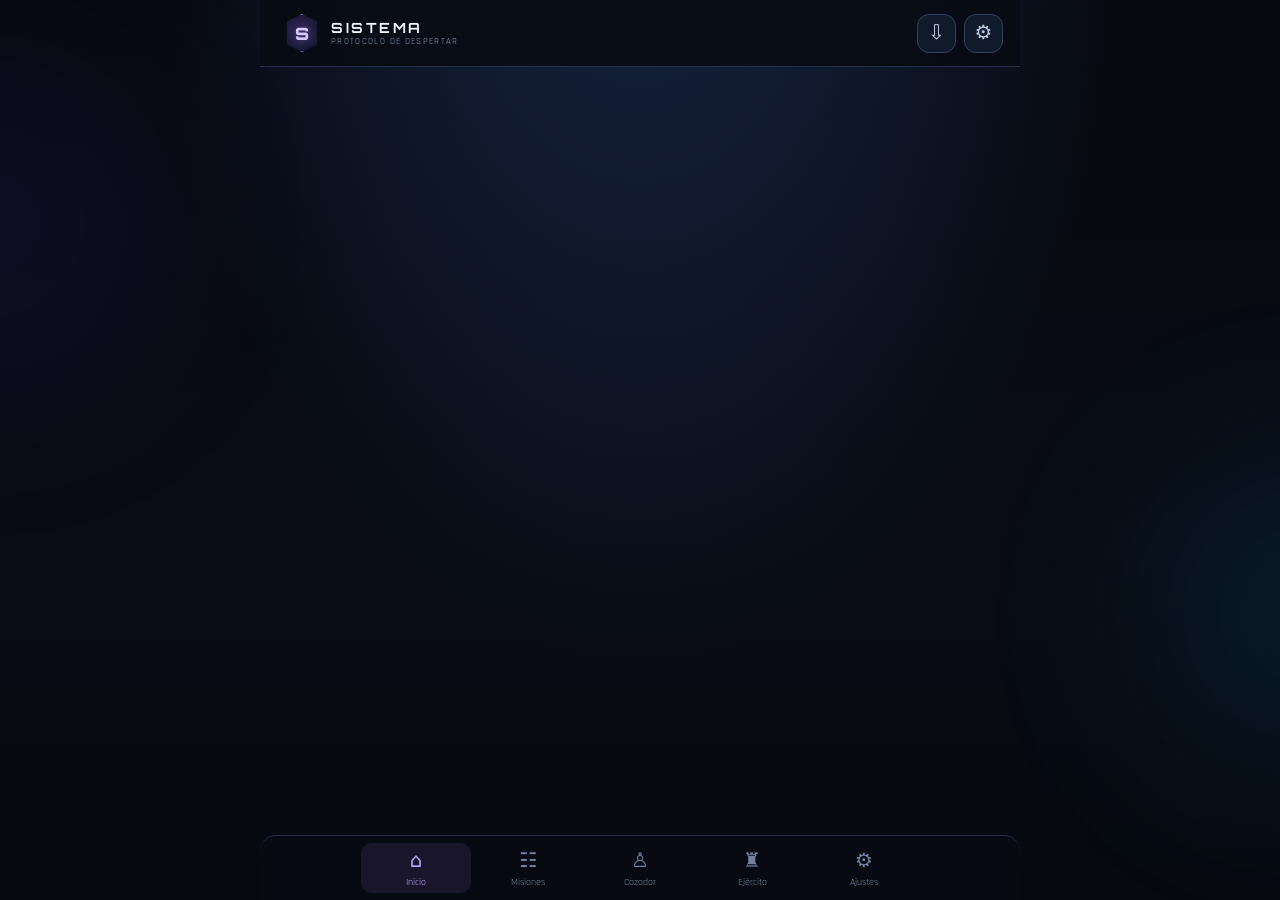
==== index.html @ 069cc4a0 "Add files via upload" ====
<!doctype html>
<html lang="es">
<head>
<meta charset="utf-8"><meta name="viewport" content="width=device-width,initial-scale=1,viewport-fit=cover">
<meta name="theme-color" content="#070910"><meta name="description" content="SISTEMA Despertar: RPG de hábitos, entrenamiento, misiones y evolución personal.">
<link rel="manifest" href="manifest.json"><link rel="icon" href="assets/icon.svg"><link rel="apple-touch-icon" href="assets/icon-192.png">
<title>SISTEMA — Despertar</title><link rel="stylesheet" href="style.css">
</head><body>
<div class="ambient a1"></div><div class="ambient a2"></div>
<div class="app-shell">
<header class="topbar"><button class="brand" data-view="home"><span class="brand-mark">S</span><span><b>SISTEMA</b><small>PROTOCOLO DE DESPERTAR</small></span></button><div class="top-actions"><button class="icon-btn" id="installBtn" title="Instalar">⇩</button><button class="icon-btn" data-view="settings" title="Configuración">⚙</button></div></header>
<main id="main" aria-live="polite"></main>
<nav class="bottom-nav" id="nav"><button data-view="home" class="nav-item active"><i>⌂</i><small>Inicio</small></button><button data-view="missions" class="nav-item"><i>☷</i><small>Misiones</small></button><button data-view="character" class="nav-item"><i>♙</i><small>Cazador</small></button><button data-view="army" class="nav-item"><i>♜</i><small>Ejército</small></button><button data-view="settings" class="nav-item"><i>⚙</i><small>Ajustes</small></button></nav>
</div><div id="toast" class="toast" role="status"></div><div id="overlay-root"></div>
<dialog id="missionDialog"><form id="missionForm"><div class="dialog-head"><div><span class="eyebrow">NUEVA ORDEN</span><h2>Crear misión</h2></div><button type="button" class="icon-btn" id="closeDialog">×</button></div><label>Nombre<input id="mName" required maxlength="60" placeholder="Ej. Caminar 30 minutos"></label><label>Descripción<input id="mDesc" maxlength="120" placeholder="Detalles opcionales"></label><div class="form-row"><label>XP<input id="mXP" type="number" min="5" max="500" value="25"></label><label>Tipo<select id="mType"><option>Personal</option><option>Salud</option><option>Estudio</option><option>Trabajo</option><option>Disciplina</option></select></label></div><label class="check-label"><input id="mReminder" type="checkbox"> Recordatorio</label><label>Hora<input id="mTime" type="time" value="18:00"></label><label>Días de aviso<select id="mDays"><option value="all">Todos los días</option><option value="weekdays">Lunes a viernes</option><option value="weekend">Fin de semana</option></select></label><button class="primary" type="submit">Crear misión +</button></form></dialog>
<script src="app.js"></script>
</body></html>
---- style.css ----
@import url('https://fonts.googleapis.com/css2?family=Orbitron:wght@400;500;700;900&family=Rajdhani:wght@400;500;600;700&display=swap');
:root{--bg:#070910;--panel:#0d1220;--panel2:#111a2b;--line:#26354d;--text:#edf3ff;--muted:#8a9bb8;--violet:#9c72ff;--cyan:#54d9ff;--gold:#f3c66e;--red:#ff5479;--green:#58e1b1;--shadow:0 18px 55px #0009;--glow:0 0 30px #8762ff30}*{box-sizing:border-box}html{scroll-behavior:smooth}body{margin:0;min-height:100vh;color:var(--text);font-family:'Rajdhani',system-ui,sans-serif;font-size:17px;background:radial-gradient(ellipse at 50% -20%,#182747 0,transparent 55%),linear-gradient(180deg,#070910,#090c15 60%,#070910);overflow-x:hidden}button,input,select{font:inherit;color:inherit}button{cursor:pointer}button:focus-visible,input:focus-visible,select:focus-visible{outline:2px solid var(--cyan);outline-offset:2px}.ambient{position:fixed;width:300px;height:300px;border-radius:50%;filter:blur(110px);opacity:.11;pointer-events:none;z-index:-1}.a1{background:#7147ff;top:8%;left:-160px}.a2{background:#00bfff;bottom:15%;right:-180px}.app-shell{max-width:760px;margin:auto;min-height:100dvh;padding-bottom:calc(88px + env(safe-area-inset-bottom))}.topbar{position:sticky;top:0;z-index:15;display:flex;justify-content:space-between;align-items:center;padding:13px 17px;background:#080b13d9;border-bottom:1px solid #24314a;backdrop-filter:blur(18px)}.brand{display:flex;align-items:center;gap:10px;background:none;border:0;text-align:left}.brand-mark{width:38px;height:38px;display:grid;place-items:center;border:1px solid #8468d6;border-radius:10px;clip-path:polygon(50% 0,90% 20%,90% 80%,50% 100%,10% 80%,10% 20%);background:linear-gradient(145deg,#21183e,#0d1626);font-family:Orbitron;font-weight:900;color:#d7c6ff;text-shadow:0 0 15px #a27aff}.brand b{display:block;font-family:Orbitron;font-size:14px;letter-spacing:.18em}.brand small{display:block;font-size:9px;color:#8496b6;letter-spacing:.15em}.top-actions{display:flex;gap:8px}.icon-btn{width:39px;height:39px;border:1px solid #31425f;background:#111a2a;border-radius:12px;color:#bdc9e2;font-size:20px}.icon-btn:hover{border-color:var(--violet);box-shadow:var(--glow)}.view{padding:15px 16px 20px;animation:viewIn .35s ease}@keyframes viewIn{from{opacity:0;transform:translateY(8px)}to{opacity:1;transform:none}}.eyebrow{font-family:Orbitron;font-size:9px;letter-spacing:.22em;color:#a794ff;font-weight:700}.hero{position:relative;overflow:hidden;min-height:245px;border:1px solid #54437d;border-radius:20px;padding:20px;display:flex;align-items:flex-end;background:linear-gradient(140deg,#131a2d,#080c16 68%);box-shadow:var(--shadow),inset 0 0 45px #7553d015}.hero:before{content:"";position:absolute;width:220px;height:220px;right:-25px;top:-30px;border-radius:50%;border:1px solid #9d7cff50;box-shadow:0 0 0 15px #9d7cff0c,0 0 0 35px #9d7cff09,0 0 50px #895dff25;background:radial-gradient(circle,#9265ff25 0,#3b2a7020 38%,transparent 70%);animation:portalPulse 5s ease-in-out infinite}.hero:after{content:"✦";position:absolute;right:80px;top:60px;font-size:42px;color:#c7b5ff;text-shadow:0 0 22px #a88aff;animation:float 4s ease-in-out infinite}.hero-content{position:relative;z-index:1;max-width:85%}.hero h1{font-family:Orbitron;font-size:clamp(23px,6vw,36px);line-height:1.15;letter-spacing:.05em;text-transform:uppercase;margin:8px 0}.hero p{margin:0;color:#a9bad5;font-size:15px}.hero .hero-cta{margin-top:15px;display:flex;gap:9px;flex-wrap:wrap}.hero .hero-cta button{font-size:13px}.level-row{display:flex;justify-content:space-between;align-items:center;margin:17px 2px 8px}.rank{font-family:Orbitron;font-size:11px;font-weight:700;padding:8px 12px;border:1px solid #68579e;background:#18162b;color:#cbbaff;border-radius:8px;letter-spacing:.12em}.level-tag{color:#afbdd5;font-size:13px}.level-tag b{font-family:Orbitron;font-size:22px;color:#fff;margin-left:4px}.xp-track{height:12px;background:#1b2538;border:1px solid #2e3c56;border-radius:100px;overflow:hidden}.xp-fill{height:100%;background:linear-gradient(90deg,#7250e8,#a67aff,#49d5ff);box-shadow:0 0 16px #9370ff;transition:width .7s cubic-bezier(.2,.8,.2,1);position:relative}.xp-fill:after{content:"";position:absolute;inset:0;background:linear-gradient(90deg,transparent,#fff5,transparent);animation:shine 2s linear infinite}.xp-caption{display:flex;justify-content:space-between;color:var(--muted);font-size:12px;margin-top:6px}.section-head{display:flex;justify-content:space-between;align-items:center;margin:22px 0 11px}.section-head h2{font-family:Orbitron;font-size:13px;letter-spacing:.08em;margin:0}.section-head small{font-size:12px;color:var(--muted)}.section-head .link-btn{color:#bba6ff}.grid-stats{display:grid;grid-template-columns:repeat(5,minmax(0,1fr));gap:7px}.stat-card{position:relative;border:1px solid var(--line);border-radius:12px;background:linear-gradient(145deg,#111a2b,#0b101b);padding:10px 4px;text-align:center;overflow:hidden;transition:.22s}.stat-card:hover{transform:translateY(-3px);border-color:#7560bb;box-shadow:var(--glow)}.stat-icon{font-size:19px}.stat-name{font-size:9px;color:#91a2be;letter-spacing:.04em;margin:4px 0}.stat-value{font-family:Orbitron;font-size:18px;font-weight:700}.stat-card.str{border-bottom-color:#aa5876}.stat-card.agi{border-bottom-color:#3674a5}.stat-card.vit{border-bottom-color:#39886c}.stat-card.int{border-bottom-color:#7654aa}.stat-card.per{border-bottom-color:#94723d}.quick-grid{display:grid;grid-template-columns:repeat(2,1fr);gap:9px}.quick-card{border:1px solid var(--line);border-radius:14px;background:linear-gradient(145deg,#121a2a,#0c111b);padding:13px;display:flex;gap:11px;align-items:center;transition:.2s}.quick-card:hover{transform:translateY(-2px);border-color:#7861ba}.quick-card .q-icon{font-size:24px}.quick-card b{display:block;font-size:14px}.quick-card small{display:block;color:var(--muted);font-size:11px}.panel{border:1px solid var(--line);border-radius:16px;background:linear-gradient(145deg,#111a2a,#0b111c);padding:14px;box-shadow:0 6px 24px #0002}.panel.glow{border-color:#594580;box-shadow:inset 0 0 25px #835dff10}.mission-list{display:grid;gap:10px}.mission{display:flex;align-items:flex-start;gap:11px;border:1px solid #26364d;background:linear-gradient(145deg,#101827,#0b111b);padding:12px;border-radius:15px;transition:.2s}.mission:hover{border-color:#65549d;transform:translateY(-1px)}.mission.done{border-color:#2c795c;background:linear-gradient(145deg,#10241e,#0c1718)}.mission-ico{width:42px;height:42px;flex:0 0 42px;display:grid;place-items:center;background:#1a2740;border-radius:12px;font-size:22px}.mission.done .mission-ico{background:#17392d}.mission-body{flex:1;min-width:0}.mission-title{font-weight:700;font-size:16px}.mission-desc{font-size:12px;color:#91a2be;line-height:1.3;margin-top:2px}.mission-meta{display:flex;gap:7px;flex-wrap:wrap;margin-top:7px}.pill{font-size:10px;border:1px solid #3a4760;border-radius:99px;padding:3px 8px;color:#9eb5d5;background:#172337}.pill.xp{border-color:#57437e;background:#211a36;color:#c9b7ff}.mission-actions{margin-top:9px;display:flex;gap:6px;flex-wrap:wrap}.btn{border:1px solid #33435d;background:#141e2e;border-radius:10px;padding:8px 11px;font-size:12px;font-weight:700;color:#c8d8f0;transition:.18s}.btn:hover{transform:translateY(-1px);border-color:#7e68cb}.btn.primary,.primary{border:1px solid #8971db;background:linear-gradient(120deg,#6849d7,#3c8fc7);color:#fff;box-shadow:0 5px 18px #4934a533}.btn.success{border-color:#327b5d;background:#123427;color:#a4f3d1}.btn.ghost{background:transparent}.btn.danger{border-color:#6d3a4b;background:#27141d;color:#ffadbf}.btn.gold{border-color:#927138;background:#332714;color:#f7d88f}.btn:disabled{opacity:.45;cursor:not-allowed;transform:none}.chips{display:flex;gap:7px;overflow:auto;padding:3px 0 8px;scrollbar-width:none}.chips::-webkit-scrollbar{display:none}.chip{white-space:nowrap;border:1px solid #293a51;border-radius:99px;background:#101827;color:#91a4c3;padding:7px 11px;font-size:12px}.chip.active{border-color:#7760c3;background:#211b39;color:#d3c4ff}.two-col{display:grid;grid-template-columns:1fr 1fr;gap:10px}.row{display:flex;align-items:center;justify-content:space-between;gap:10px}.muted{color:var(--muted)}.large-number{font-family:Orbitron;font-size:26px;font-weight:900}.attribute-row{display:grid;grid-template-columns:1fr auto auto;align-items:center;gap:9px;padding:12px 0;border-bottom:1px solid #253147}.attribute-row:last-child{border:0}.attr-left{display:flex;align-items:center;gap:9px}.attr-icon{width:35px;height:35px;border-radius:10px;background:#19253a;display:grid;place-items:center}.attr-desc{font-size:11px;color:var(--muted)}.points-pill{background:#292141;color:#d5c5ff;border:1px solid #5b477d;padding:6px 9px;border-radius:8px;font-size:11px}.tab-chip{border:1px solid #293a51;background:#101827;color:#a5b6d1;border-radius:99px;padding:8px 12px;font-size:12px}.tab-chip.active{border-color:#7760c3;background:#211b39;color:#d3c4ff}.inventory-item{display:flex;align-items:center;gap:11px;border:1px solid #33415a;background:#111a28;border-radius:13px;padding:11px}.item-icon{width:46px;height:46px;display:grid;place-items:center;background:#1b2639;border-radius:12px;font-size:26px;flex:0 0 46px}.rarity{font-family:Orbitron;font-size:9px;letter-spacing:.1em;color:#a9bbd8}.rarity.raro{color:#55b9ff}.rarity.epico{color:#b28aff}.rarity.legendario{color:#f0c36d}.rarity.mitico{color:#ff648c}.shadow-grid{display:grid;grid-template-columns:repeat(2,minmax(0,1fr));gap:10px}.shadow-card{border:1px solid #34344c;border-radius:15px;padding:13px;background:linear-gradient(145deg,#151827,#0b1018);display:flex;flex-direction:column;gap:7px;min-height:160px;position:relative;overflow:hidden}.shadow-card.unlocked{border-color:#6551a1;box-shadow:inset 0 0 25px #7d55ff14}.shadow-card.locked{opacity:.55;filter:grayscale(.5)}.shadow-icon{font-size:34px;filter:drop-shadow(0 0 10px #8b69ff70)}.shadow-card strong{font-size:15px}.shadow-card small{color:#98a5bd;font-size:11px;line-height:1.3}.shadow-card .rarity{margin-top:auto}.achievement-grid{display:grid;grid-template-columns:repeat(2,1fr);gap:9px}.achievement{border:1px solid #493d66;background:#151225;border-radius:12px;padding:11px}.achievement.locked{opacity:.43;filter:grayscale(.5)}.achievement .ach-icon{font-size:24px}.achievement strong{display:block;margin:5px 0;font-size:13px}.achievement small{color:var(--muted);font-size:11px}.workout-summary{border:1px solid #473b78;background:linear-gradient(130deg,#17152c,#101522);margin-bottom:12px}.workout-ex{margin-bottom:9px}.exercise{display:flex;justify-content:space-between;gap:10px;align-items:center}.exercise small{color:var(--muted);display:block}.ex-progress{height:5px;border-radius:99px;background:#20283a;margin-top:8px;overflow:hidden}.ex-progress span{display:block;height:100%;background:linear-gradient(90deg,#8062f2,#49d5ff)}.setting-row{display:flex;align-items:center;justify-content:space-between;gap:10px;margin:11px 0;font-size:14px}.setting-row select{max-width:150px;background:#111622;color:#e9e9f2;border:1px solid #373b4c;border-radius:9px;padding:8px}.setting-row input[type=checkbox]{accent-color:#8b65ff;width:18px;height:18px}.setting-row input[type=range]{max-width:140px;accent-color:#8b65ff}.check-label{display:flex;align-items:center;gap:8px}.check-label input{width:18px;height:18px;accent-color:#8b65ff}.settings-grid{display:grid;gap:10px}.history-list{display:grid;gap:7px}.history-entry{border-bottom:1px solid #263144;padding:9px 0;font-size:12px;color:#b4c2db}.empty{text-align:center;padding:27px 12px;color:#8494b1}.empty .big{font-size:36px;margin-bottom:8px}.notice{border:1px solid #66502c;background:#211a12;color:#e5c887;border-radius:12px;padding:12px;font-size:12px}.toast{position:fixed;bottom:calc(95px + env(safe-area-inset-bottom));left:50%;transform:translate(-50%,15px);opacity:0;pointer-events:none;background:#172237;border:1px solid #586d91;color:white;padding:10px 15px;border-radius:12px;box-shadow:var(--shadow);z-index:40;transition:.25s;max-width:90%;text-align:center}.toast.show{opacity:1;transform:translate(-50%,0)}.bottom-nav{position:fixed;bottom:0;left:0;right:0;z-index:20;display:flex;justify-content:center;gap:2px;padding:7px 5px calc(7px + env(safe-area-inset-bottom));background:#080b13ed;border-top:1px solid #263149;backdrop-filter:blur(16px)}.nav-item{border:0;background:transparent;display:flex;flex:1;max-width:110px;flex-direction:column;align-items:center;gap:2px;color:#73829e;padding:5px 3px;border-radius:10px}.nav-item i{font-style:normal;font-size:20px}.nav-item small{font-size:10px}.nav-item.active{color:#bba6ff;background:#19152b}.link-btn{background:none;border:0;color:#a895ff;font-size:12px}.dialog-head{display:flex;justify-content:space-between;align-items:center}.dialog-head h2{font-family:Orbitron;font-size:18px;margin:4px 0}.form-row{display:grid;grid-template-columns:1fr 1fr;gap:10px}dialog{border:1px solid #3a4b68;border-radius:19px;background:#0f1726;color:var(--text);width:min(94%,480px);box-shadow:var(--shadow)}dialog::backdrop{background:#000a;backdrop-filter:blur(5px)}dialog form{display:grid;gap:12px;padding:9px}dialog label{display:grid;gap:6px;color:#b5c3dd;font-size:13px}input,select{width:100%;background:#080f1b;border:1px solid #34445c;border-radius:10px;color:white;padding:10px;outline:none}input:focus,select:focus{border-color:#8a72ff}.mission-filter{display:flex;justify-content:space-between;align-items:center;gap:10px}.recurrent-card{display:flex;align-items:center;gap:10px;padding:11px;border:1px solid #2a3b53;background:#101827;border-radius:13px}.recurrent-card .rc-icon{font-size:24px}.recurrent-card .rc-body{flex:1}.recurrent-card small{display:block;color:var(--muted);font-size:11px}.recurrent-card .count{font-family:Orbitron;color:#a994ff;font-size:12px}.overlay{position:fixed;inset:0;z-index:60;background:radial-gradient(circle at center,#1b1538 0,#080910 65%);display:flex;align-items:center;justify-content:center;padding:20px;animation:fadeIn .45s ease}.overlay.awakening:before{content:"";position:absolute;width:min(76vw,390px);aspect-ratio:1;border-radius:50%;border:1px solid #a987ff;box-shadow:0 0 0 12px #986dff15,0 0 0 34px #986dff10,0 0 70px #a879ff35;animation:circle 4s linear infinite}.awaken-card{position:relative;text-align:center;max-width:390px;width:100%;animation:reveal .8s cubic-bezier(.15,.8,.2,1)}.awaken-label{font-family:Orbitron;font-size:10px;letter-spacing:.25em;color:#bfaeff}.awaken-figure{width:170px;height:170px;border:1px solid #7458b2;border-radius:50%;margin:20px auto;background:radial-gradient(circle,#3b2d64 0,#17132a 65%,#090a12);display:grid;place-items:center;font-size:82px;box-shadow:0 0 50px #9b73ff40;animation:float 3s ease-in-out infinite}.awaken-card h2{font-family:Orbitron;font-size:clamp(20px,6vw,28px);letter-spacing:.05em;margin:9px 0}.awaken-card p{color:#abb9d2;font-size:14px}.awaken-rarity{color:#d2baff;font-family:Orbitron;font-size:11px;letter-spacing:.18em;margin:12px 0}.awaken-card .primary{margin-top:14px;width:100%}.level-overlay{position:fixed;inset:0;z-index:55;background:#070910ee;display:grid;place-content:center;text-align:center;animation:fadeIn .2s}.level-burst{font-size:70px;color:#c9b3ff;text-shadow:0 0 45px #a17aff;animation:spinPop 1s}.level-title{font-family:Orbitron;letter-spacing:.2em;color:#c3b1ff;font-size:13px}.level-number{font-family:Orbitron;font-size:72px;font-weight:900;text-shadow:0 0 40px #956aff;animation:reveal .7s}.level-sub{color:#9fb0cc}.level-overlay button{margin-top:18px}.install-banner{display:none;margin-top:12px}.install-banner.show{display:block}.bar-chart{display:flex;align-items:end;gap:5px;height:90px;padding:8px 0}.bar-chart .bar{flex:1;background:linear-gradient(180deg,#9e79ff,#416da9);border-radius:4px 4px 0 0;min-height:4px;position:relative}.bar-chart .bar small{position:absolute;bottom:-17px;left:50%;transform:translateX(-50%);font-size:9px;color:#8293b1}.bar-chart .bar b{position:absolute;top:-14px;left:50%;transform:translateX(-50%);font-size:9px;color:#b8c7e0}.mini-stat{border:1px solid var(--line);border-radius:12px;padding:11px;background:#101827}.mini-stat small{display:block;color:var(--muted);font-size:11px}.mini-stat b{font-family:Orbitron;font-size:19px}.modal-actions{display:flex;gap:8px;flex-wrap:wrap}.text-center{text-align:center}.full{width:100%}
@keyframes portalPulse{0%,100%{transform:scale(.95);opacity:.65}50%{transform:scale(1.06);opacity:1}}@keyframes float{0%,100%{transform:translateY(0)}50%{transform:translateY(-9px)}}@keyframes shine{0%{transform:translateX(-100%)}100%{transform:translateX(100%)}}@keyframes circle{to{transform:rotate(360deg)}}@keyframes reveal{0%{opacity:0;transform:scale(.6) translateY(20px);filter:blur(8px)}100%{opacity:1;transform:none;filter:none}}@keyframes spinPop{0%{transform:rotate(-90deg) scale(.1);opacity:0}100%{transform:rotate(0) scale(1);opacity:1}}@keyframes fadeIn{from{opacity:0}to{opacity:1}}
@media(min-width:600px){.view{padding:22px}.hero{min-height:290px}.hero h1{font-size:36px}.mission{padding:15px}.stat-card{padding:13px 5px}.bottom-nav{max-width:760px;margin:auto;border-radius:16px 16px 0 0}.shadow-card{min-height:185px}}
@media(max-width:380px){.grid-stats{gap:4px}.stat-card{padding:8px 2px}.stat-name{font-size:8px}.stat-value{font-size:15px}.nav-item small{font-size:9px}.hero{min-height:215px}.hero-content{max-width:100%}}
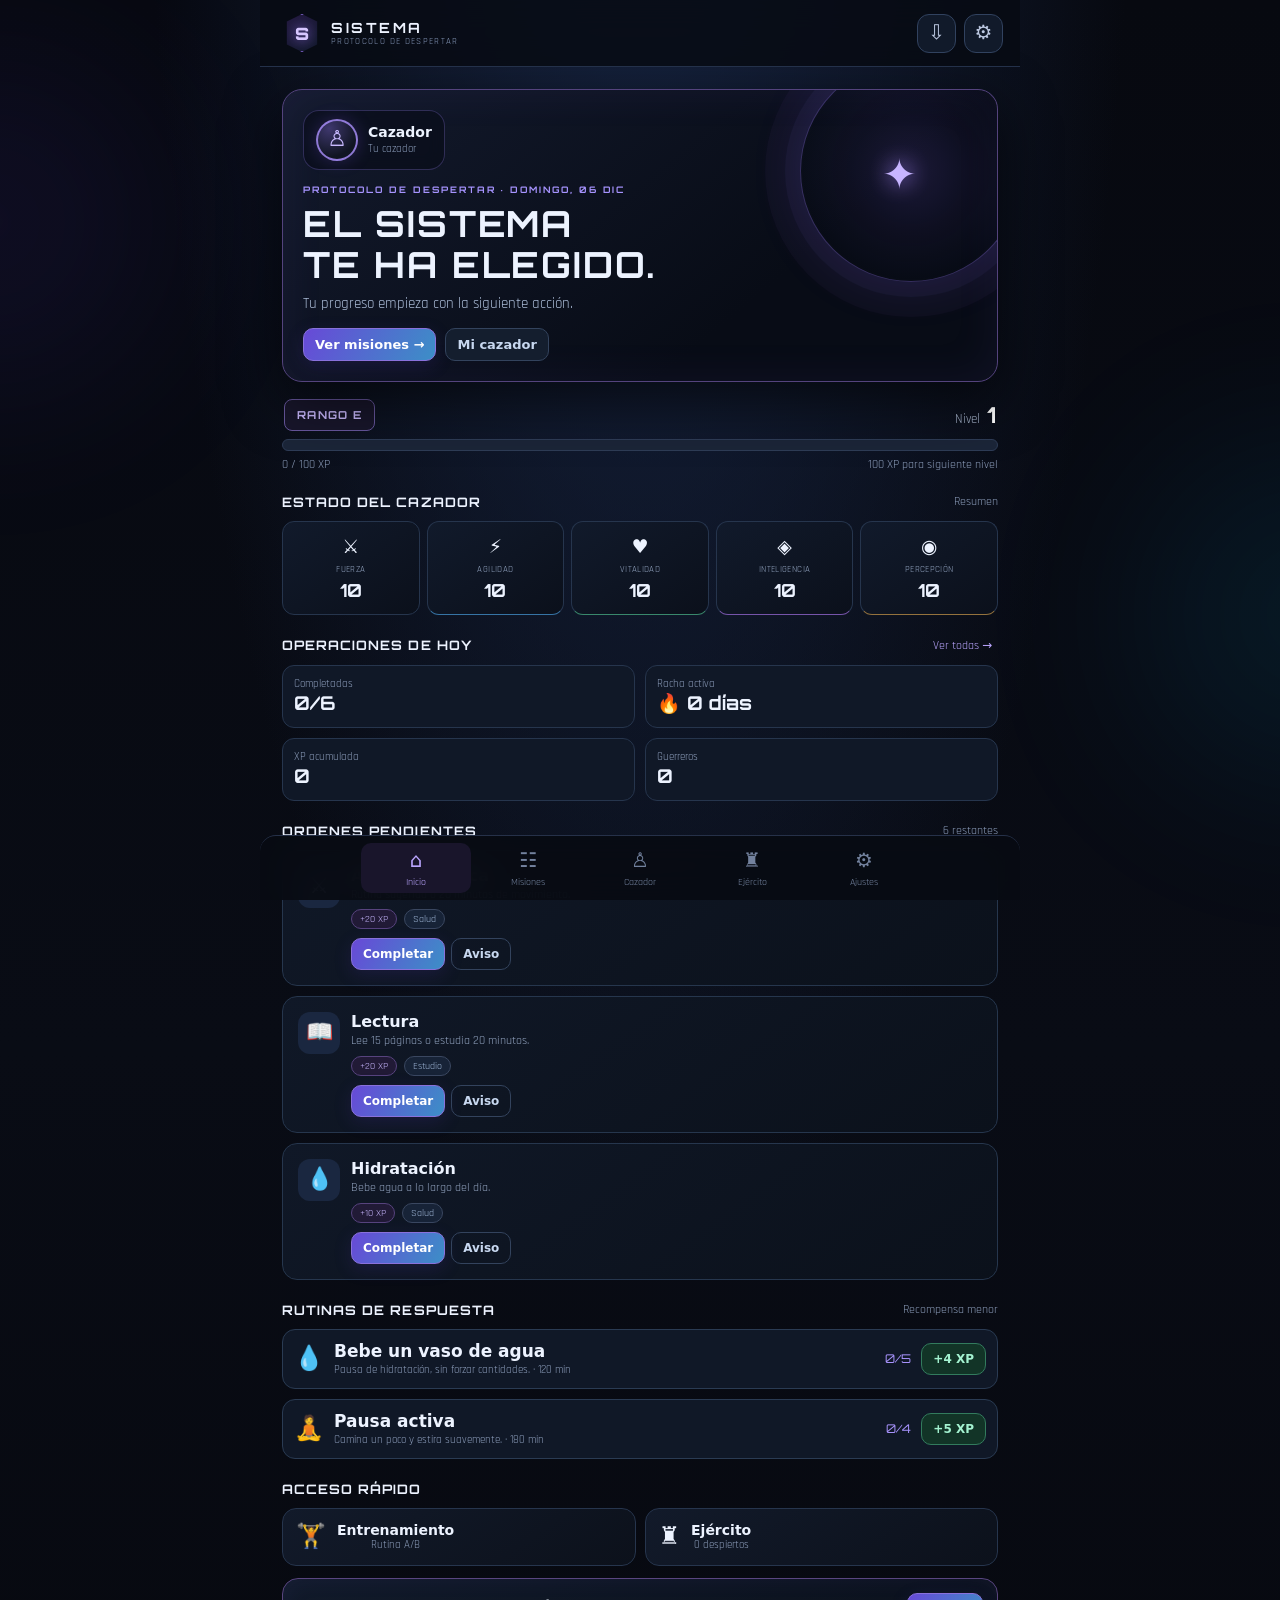
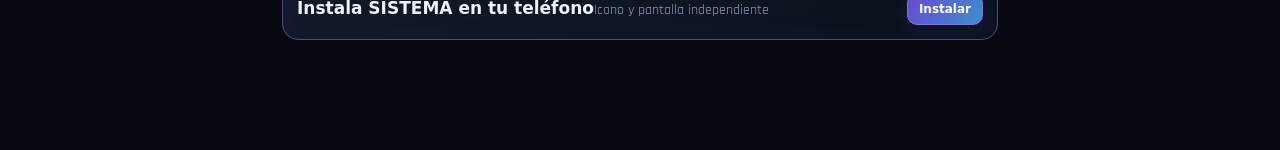
==== commit 8175aecd: "V1.3.1: actualizar favicon e icono de inicio" ====
--- a/index.html
+++ b/index.html
@@ -3,7 +3,7 @@
 <head>
 <meta charset="utf-8"><meta name="viewport" content="width=device-width,initial-scale=1,viewport-fit=cover">
 <meta name="theme-color" content="#070910"><meta name="description" content="SISTEMA Despertar: RPG de hábitos, entrenamiento, misiones y evolución personal.">
-<link rel="manifest" href="manifest.json"><link rel="icon" href="assets/icon.svg"><link rel="apple-touch-icon" href="assets/icon-192.png">
+<link rel="manifest" href="manifest.json"><link rel="icon" href="assets/icon/icon-sistema.png"><link rel="apple-touch-icon" href="assets/icon/icon-sistema.png">
 <title>SISTEMA — Despertar</title><link rel="stylesheet" href="style.css">
 </head><body>
 <div class="ambient a1"></div><div class="ambient a2"></div>
--- a/style.css
+++ b/style.css
@@ -3,3 +3,21 @@
 @keyframes portalPulse{0%,100%{transform:scale(.95);opacity:.65}50%{transform:scale(1.06);opacity:1}}@keyframes float{0%,100%{transform:translateY(0)}50%{transform:translateY(-9px)}}@keyframes shine{0%{transform:translateX(-100%)}100%{transform:translateX(100%)}}@keyframes circle{to{transform:rotate(360deg)}}@keyframes reveal{0%{opacity:0;transform:scale(.6) translateY(20px);filter:blur(8px)}100%{opacity:1;transform:none;filter:none}}@keyframes spinPop{0%{transform:rotate(-90deg) scale(.1);opacity:0}100%{transform:rotate(0) scale(1);opacity:1}}@keyframes fadeIn{from{opacity:0}to{opacity:1}}
 @media(min-width:600px){.view{padding:22px}.hero{min-height:290px}.hero h1{font-size:36px}.mission{padding:15px}.stat-card{padding:13px 5px}.bottom-nav{max-width:760px;margin:auto;border-radius:16px 16px 0 0}.shadow-card{min-height:185px}}
 @media(max-width:380px){.grid-stats{gap:4px}.stat-card{padding:8px 2px}.stat-name{font-size:8px}.stat-value{font-size:15px}.nav-item small{font-size:9px}.hero{min-height:215px}.hero-content{max-width:100%}}
+/* V1.2.1 — perfil editable y avatar */
+.hero-profile{display:flex;align-items:center;gap:10px;margin:0 0 14px;padding:8px 12px;width:max-content;max-width:100%;border:1px solid rgba(160,135,255,.25);border-radius:16px;background:rgba(9,12,22,.55);backdrop-filter:blur(8px)}
+.hero-profile b{display:block;font-size:14px}.hero-profile small{display:block;color:var(--muted);font-size:11px;margin-top:2px}
+.profile-avatar{display:grid;place-items:center;overflow:hidden;flex:none;border-radius:50%;border:2px solid rgba(173,146,255,.8);background:radial-gradient(circle at 30% 20%,#3e376d,#101522 70%);color:#c9baff;box-shadow:0 0 18px rgba(139,92,246,.24)}
+.profile-avatar.small{width:42px;height:42px;font-size:22px}.profile-avatar.large{width:92px;height:92px;font-size:42px}.profile-avatar img{width:100%;height:100%;object-fit:cover;display:block}
+.profile-edit{display:flex;flex-direction:column;gap:12px}.profile-edit-head{display:flex;align-items:center;gap:16px}.profile-edit-head h3{margin:5px 0;font-size:21px}.profile-label{font-size:13px;color:var(--muted)}.profile-name-row{display:flex;gap:8px;align-items:center}.profile-name-row input{flex:1;min-width:0;width:100%;padding:12px;border-radius:12px;border:1px solid var(--line);background:rgba(6,9,16,.72);color:var(--text);font:inherit}.profile-photo-actions{display:flex;flex-wrap:wrap;gap:8px;align-items:center}.profile-photo-actions label{cursor:pointer}.profile-photo-actions button:disabled{opacity:.45;cursor:not-allowed}
+@media(max-width:420px){.profile-avatar.large{width:76px;height:76px}.profile-name-row{align-items:stretch}.profile-name-row .btn{padding-inline:12px}}
+
+/* V1.3 — artwork de personajes */
+.warrior-art{display:block;width:100%;object-fit:contain;object-position:center;filter:drop-shadow(0 0 14px #9b73ff45);transition:transform .3s ease,filter .3s ease}
+.shadow-card .warrior-art{height:clamp(145px,40vw,230px);margin:-3px auto 2px;object-fit:contain}
+.shadow-card.unlocked:hover .warrior-art{transform:scale(1.035);filter:drop-shadow(0 0 18px #a888ff70)}
+.shadow-card.locked .locked-art{filter:grayscale(1) brightness(.22) blur(1px);opacity:.7}
+.achievement .warrior-art{height:100px;object-fit:contain;margin:0 auto 5px}
+.achievement .locked-art{filter:grayscale(1) brightness(.18) blur(1px)}
+.awaken-figure{overflow:hidden;padding:0;border-radius:20px;width:min(88vw,300px);height:min(88vw,300px);margin:14px auto;background:radial-gradient(circle,#3b2d64 0,#17132a 65%,#090a12)}
+.awaken-figure .modal-art{height:100%;width:100%;object-fit:contain;filter:drop-shadow(0 0 20px #a889ff65)}
+.awaken-figure:has(.modal-art){border-radius:22px}
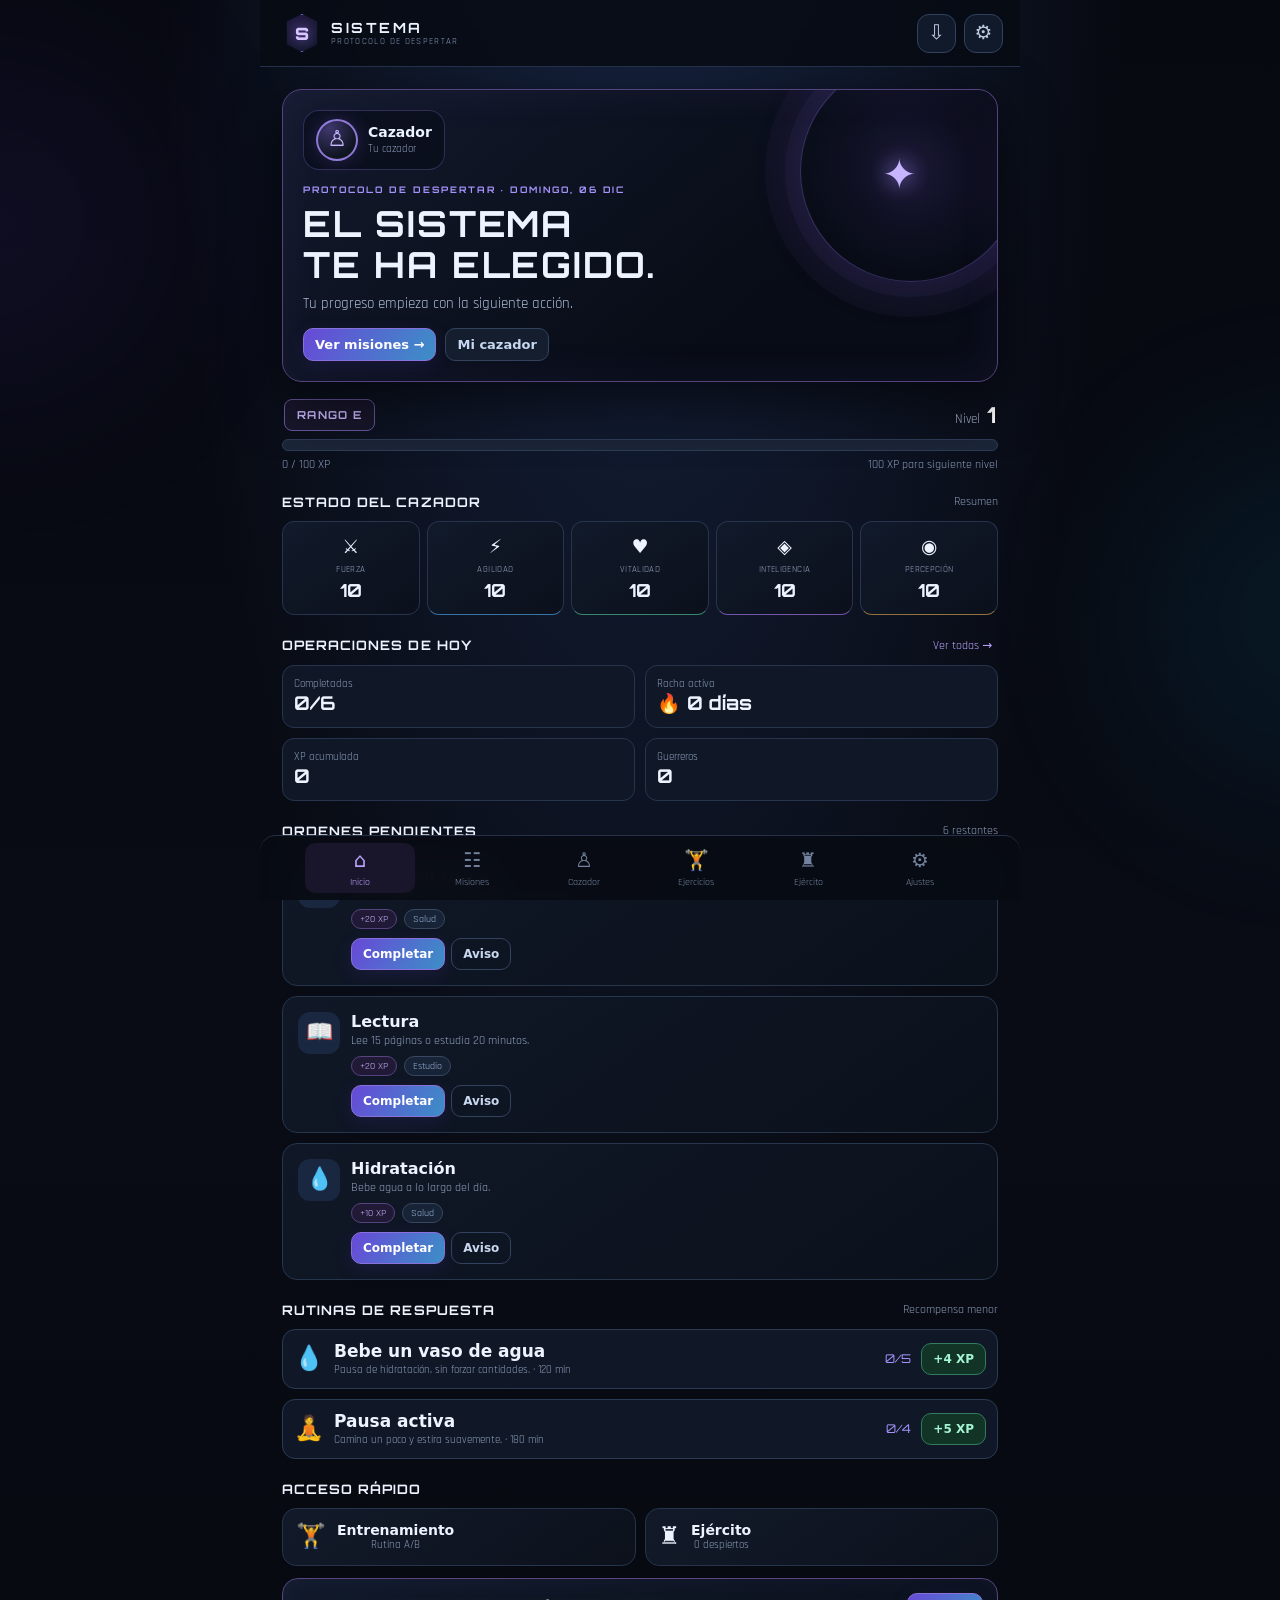
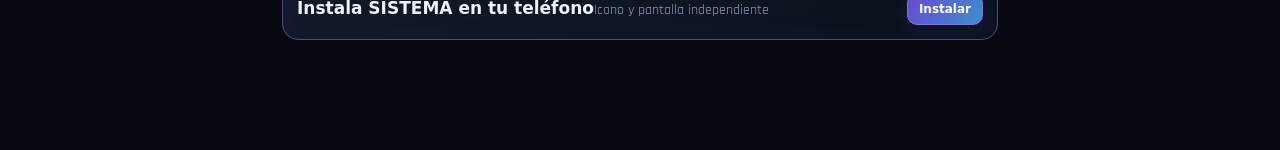
==== commit b1b4818f: "Add daily exercises navigation tab" ====
--- a/index.html
+++ b/index.html
@@ -3,14 +3,14 @@
 <head>
 <meta charset="utf-8"><meta name="viewport" content="width=device-width,initial-scale=1,viewport-fit=cover">
 <meta name="theme-color" content="#070910"><meta name="description" content="SISTEMA Despertar: RPG de hábitos, entrenamiento, misiones y evolución personal.">
-<link rel="manifest" href="manifest.json"><link rel="icon" href="assets/icon/icon-sistema.png"><link rel="apple-touch-icon" href="assets/icon/icon-sistema.png">
+<link rel="manifest" href="manifest.json"><link rel="icon" href="assets/icon-sistema.png"><link rel="apple-touch-icon" href="assets/icon-sistema.png">
 <title>SISTEMA — Despertar</title><link rel="stylesheet" href="style.css">
 </head><body>
 <div class="ambient a1"></div><div class="ambient a2"></div>
 <div class="app-shell">
 <header class="topbar"><button class="brand" data-view="home"><span class="brand-mark">S</span><span><b>SISTEMA</b><small>PROTOCOLO DE DESPERTAR</small></span></button><div class="top-actions"><button class="icon-btn" id="installBtn" title="Instalar">⇩</button><button class="icon-btn" data-view="settings" title="Configuración">⚙</button></div></header>
 <main id="main" aria-live="polite"></main>
-<nav class="bottom-nav" id="nav"><button data-view="home" class="nav-item active"><i>⌂</i><small>Inicio</small></button><button data-view="missions" class="nav-item"><i>☷</i><small>Misiones</small></button><button data-view="character" class="nav-item"><i>♙</i><small>Cazador</small></button><button data-view="army" class="nav-item"><i>♜</i><small>Ejército</small></button><button data-view="settings" class="nav-item"><i>⚙</i><small>Ajustes</small></button></nav>
+<nav class="bottom-nav" id="nav"><button data-view="home" class="nav-item active"><i>⌂</i><small>Inicio</small></button><button data-view="missions" class="nav-item"><i>☷</i><small>Misiones</small></button><button data-view="character" class="nav-item"><i>♙</i><small>Cazador</small></button><button data-view="workout" class="nav-item"><i>🏋</i><small>Ejercicios</small></button><button data-view="army" class="nav-item"><i>♜</i><small>Ejército</small></button><button data-view="settings" class="nav-item"><i>⚙</i><small>Ajustes</small></button></nav>
 </div><div id="toast" class="toast" role="status"></div><div id="overlay-root"></div>
 <dialog id="missionDialog"><form id="missionForm"><div class="dialog-head"><div><span class="eyebrow">NUEVA ORDEN</span><h2>Crear misión</h2></div><button type="button" class="icon-btn" id="closeDialog">×</button></div><label>Nombre<input id="mName" required maxlength="60" placeholder="Ej. Caminar 30 minutos"></label><label>Descripción<input id="mDesc" maxlength="120" placeholder="Detalles opcionales"></label><div class="form-row"><label>XP<input id="mXP" type="number" min="5" max="500" value="25"></label><label>Tipo<select id="mType"><option>Personal</option><option>Salud</option><option>Estudio</option><option>Trabajo</option><option>Disciplina</option></select></label></div><label class="check-label"><input id="mReminder" type="checkbox"> Recordatorio</label><label>Hora<input id="mTime" type="time" value="18:00"></label><label>Días de aviso<select id="mDays"><option value="all">Todos los días</option><option value="weekdays">Lunes a viernes</option><option value="weekend">Fin de semana</option></select></label><button class="primary" type="submit">Crear misión +</button></form></dialog>
 <script src="app.js"></script>
--- a/style.css
+++ b/style.css
@@ -21,3 +21,7 @@
 .awaken-figure{overflow:hidden;padding:0;border-radius:20px;width:min(88vw,300px);height:min(88vw,300px);margin:14px auto;background:radial-gradient(circle,#3b2d64 0,#17132a 65%,#090a12)}
 .awaken-figure .modal-art{height:100%;width:100%;object-fit:contain;filter:drop-shadow(0 0 20px #a889ff65)}
 .awaken-figure:has(.modal-art){border-radius:22px}
+
+/* V1.3.1 — Leyendas de héroes */
+.shadow-card .warrior-legend{color:#b5a7d8;font-size:11px;line-height:1.35;padding:4px 2px 2px;border-top:1px solid #3a3153}
+.awaken-card .warrior-legend{color:#c7b7e8;font-size:13px;line-height:1.5;margin:10px auto;max-width:340px}
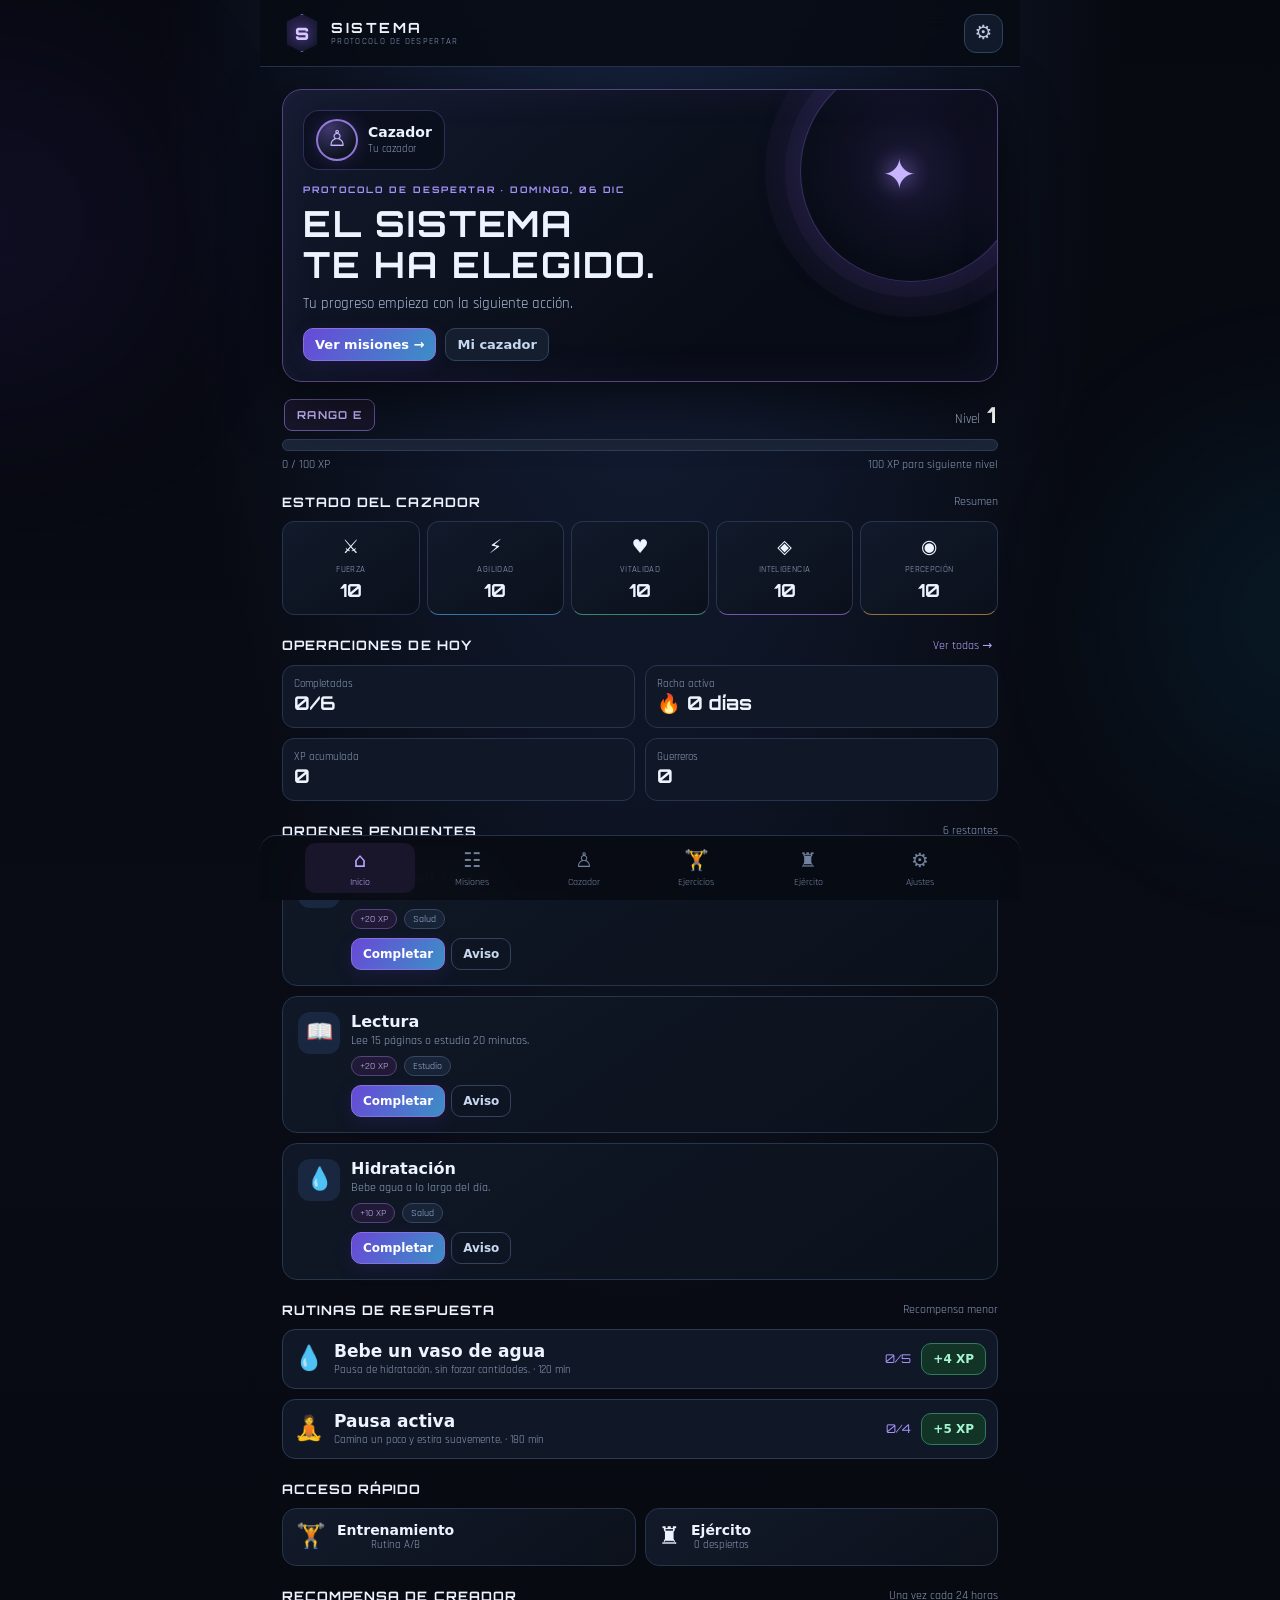
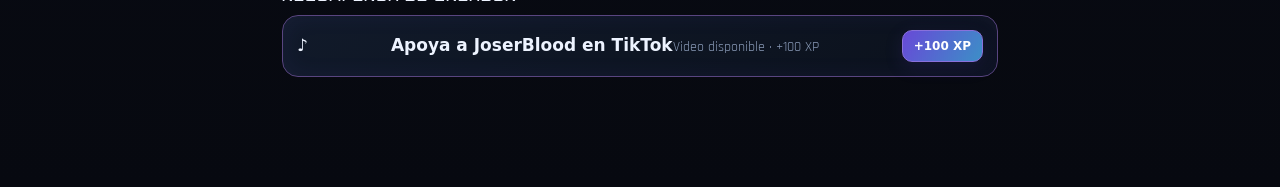
==== commit 7645435b: "Replace install banner with daily TikTok XP reward" ====
--- a/index.html
+++ b/index.html
@@ -8,7 +8,7 @@
 </head><body>
 <div class="ambient a1"></div><div class="ambient a2"></div>
 <div class="app-shell">
-<header class="topbar"><button class="brand" data-view="home"><span class="brand-mark">S</span><span><b>SISTEMA</b><small>PROTOCOLO DE DESPERTAR</small></span></button><div class="top-actions"><button class="icon-btn" id="installBtn" title="Instalar">⇩</button><button class="icon-btn" data-view="settings" title="Configuración">⚙</button></div></header>
+<header class="topbar"><button class="brand" data-view="home"><span class="brand-mark">S</span><span><b>SISTEMA</b><small>PROTOCOLO DE DESPERTAR</small></span></button><div class="top-actions"><button class="icon-btn" data-view="settings" title="Configuración">⚙</button></div></header>
 <main id="main" aria-live="polite"></main>
 <nav class="bottom-nav" id="nav"><button data-view="home" class="nav-item active"><i>⌂</i><small>Inicio</small></button><button data-view="missions" class="nav-item"><i>☷</i><small>Misiones</small></button><button data-view="character" class="nav-item"><i>♙</i><small>Cazador</small></button><button data-view="workout" class="nav-item"><i>🏋</i><small>Ejercicios</small></button><button data-view="army" class="nav-item"><i>♜</i><small>Ejército</small></button><button data-view="settings" class="nav-item"><i>⚙</i><small>Ajustes</small></button></nav>
 </div><div id="toast" class="toast" role="status"></div><div id="overlay-root"></div>
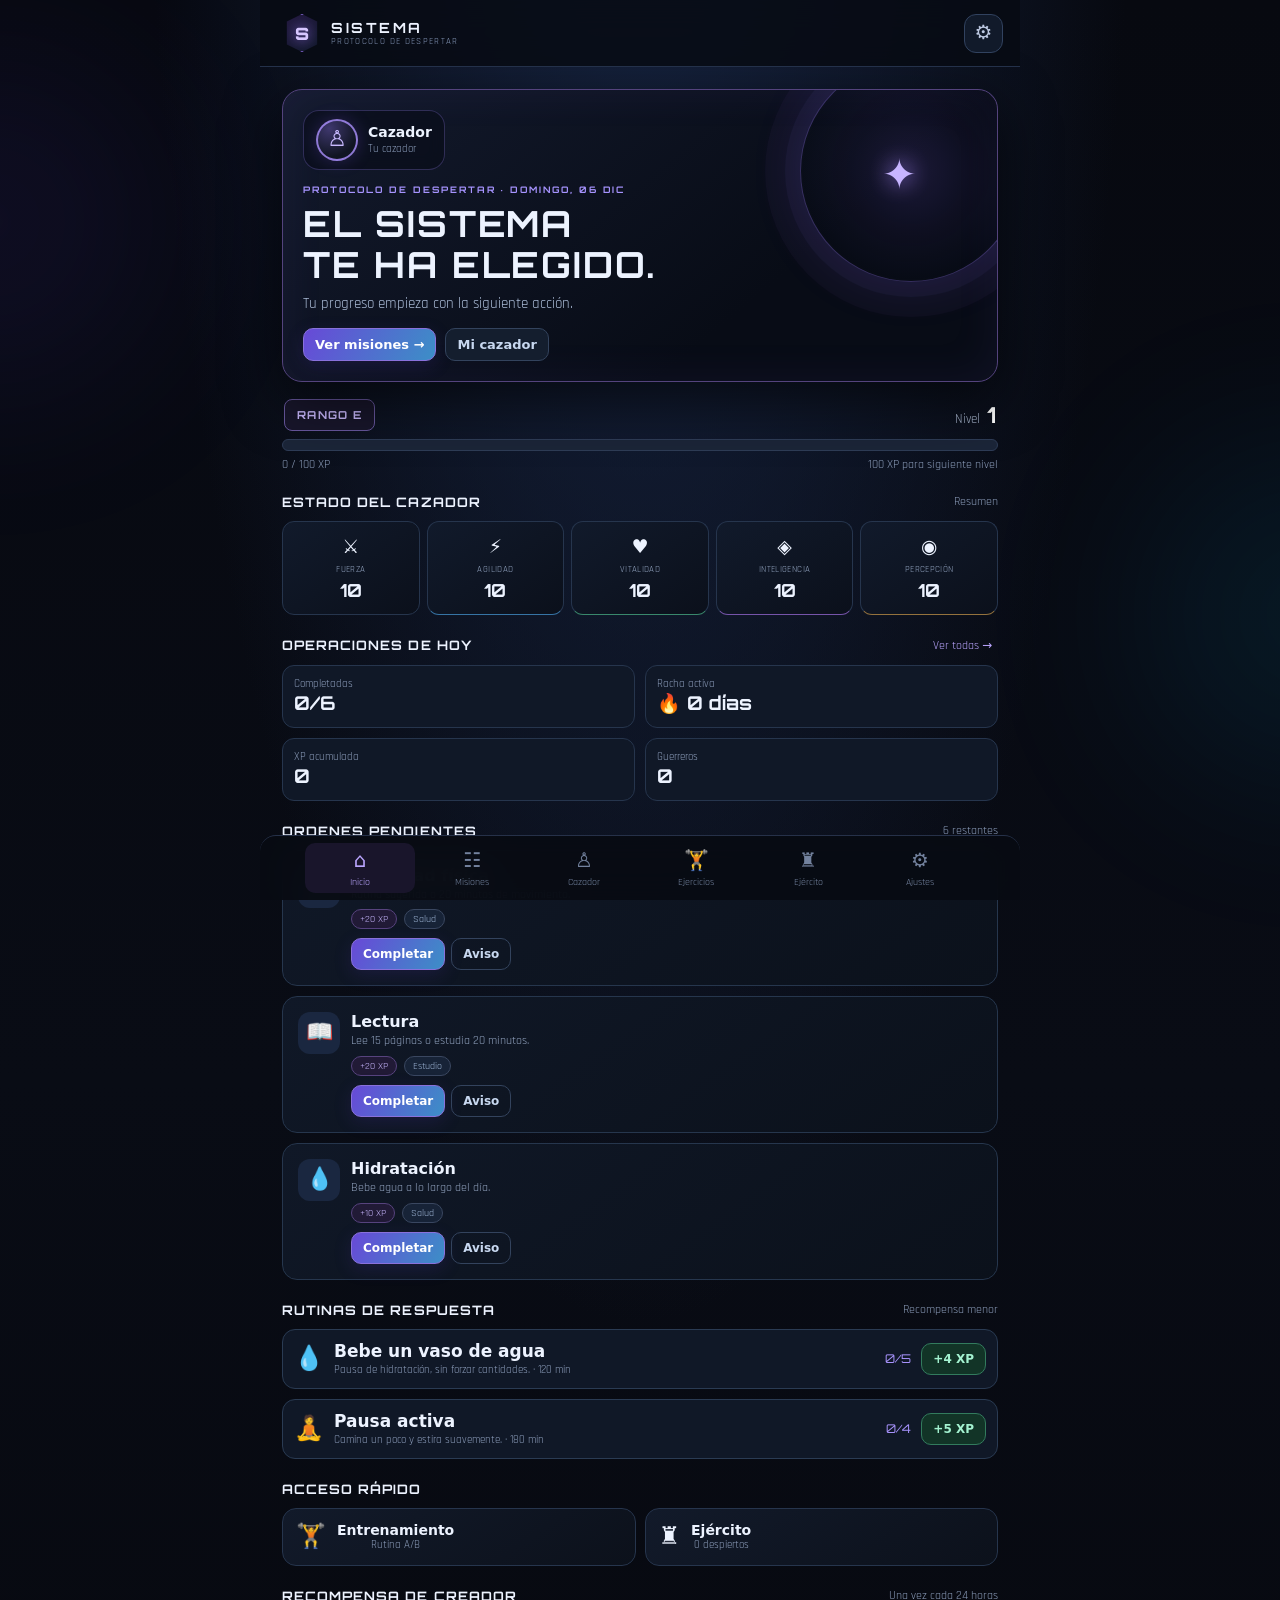
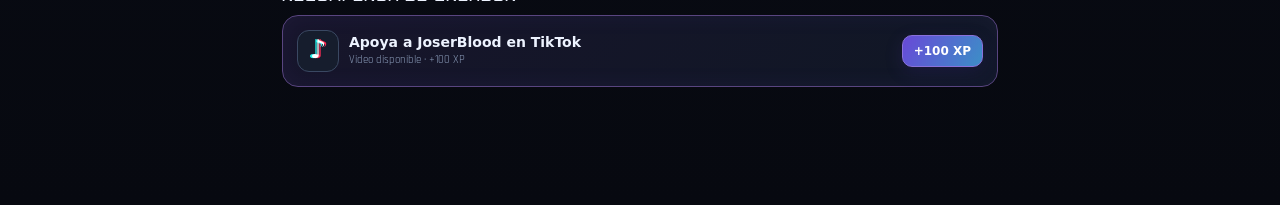
==== commit 04a1e54a: "Usar nuevo icono en favicon y Apple touch icon" ====
--- a/index.html
+++ b/index.html
@@ -3,7 +3,7 @@
 <head>
 <meta charset="utf-8"><meta name="viewport" content="width=device-width,initial-scale=1,viewport-fit=cover">
 <meta name="theme-color" content="#070910"><meta name="description" content="SISTEMA Despertar: RPG de hábitos, entrenamiento, misiones y evolución personal.">
-<link rel="manifest" href="manifest.json"><link rel="icon" href="assets/icon-sistema.png"><link rel="apple-touch-icon" href="assets/icon-sistema.png">
+<link rel="manifest" href="manifest.json"><link rel="icon" type="image/png" href="assets/icon-sistema.png"><link rel="apple-touch-icon" href="assets/icon-sistema.png">
 <title>SISTEMA — Despertar</title><link rel="stylesheet" href="style.css">
 </head><body>
 <div class="ambient a1"></div><div class="ambient a2"></div>
--- a/style.css
+++ b/style.css
@@ -25,3 +25,8 @@
 /* V1.3.1 — Leyendas de héroes */
 .shadow-card .warrior-legend{color:#b5a7d8;font-size:11px;line-height:1.35;padding:4px 2px 2px;border-top:1px solid #3a3153}
 .awaken-card .warrior-legend{color:#c7b7e8;font-size:13px;line-height:1.5;margin:10px auto;max-width:340px}
+
+/* TikTok daily XP reward */
+.creator-reward{margin-bottom:8px;border-color:#55417e;background:linear-gradient(135deg,#17152b,#101725)}
+.creator-icon{width:42px;height:42px;display:grid;place-items:center;flex:0 0 42px;border-radius:12px;background:#161d2d;border:1px solid #3a4862;color:#fff;font-size:26px;text-shadow:-2px 0 #25f4ee,2px 0 #fe2c55}
+.creator-copy{flex:1;min-width:0}.creator-copy b{display:block;font-size:14px}.creator-copy small{display:block;font-size:11px;line-height:1.3;margin-top:3px}
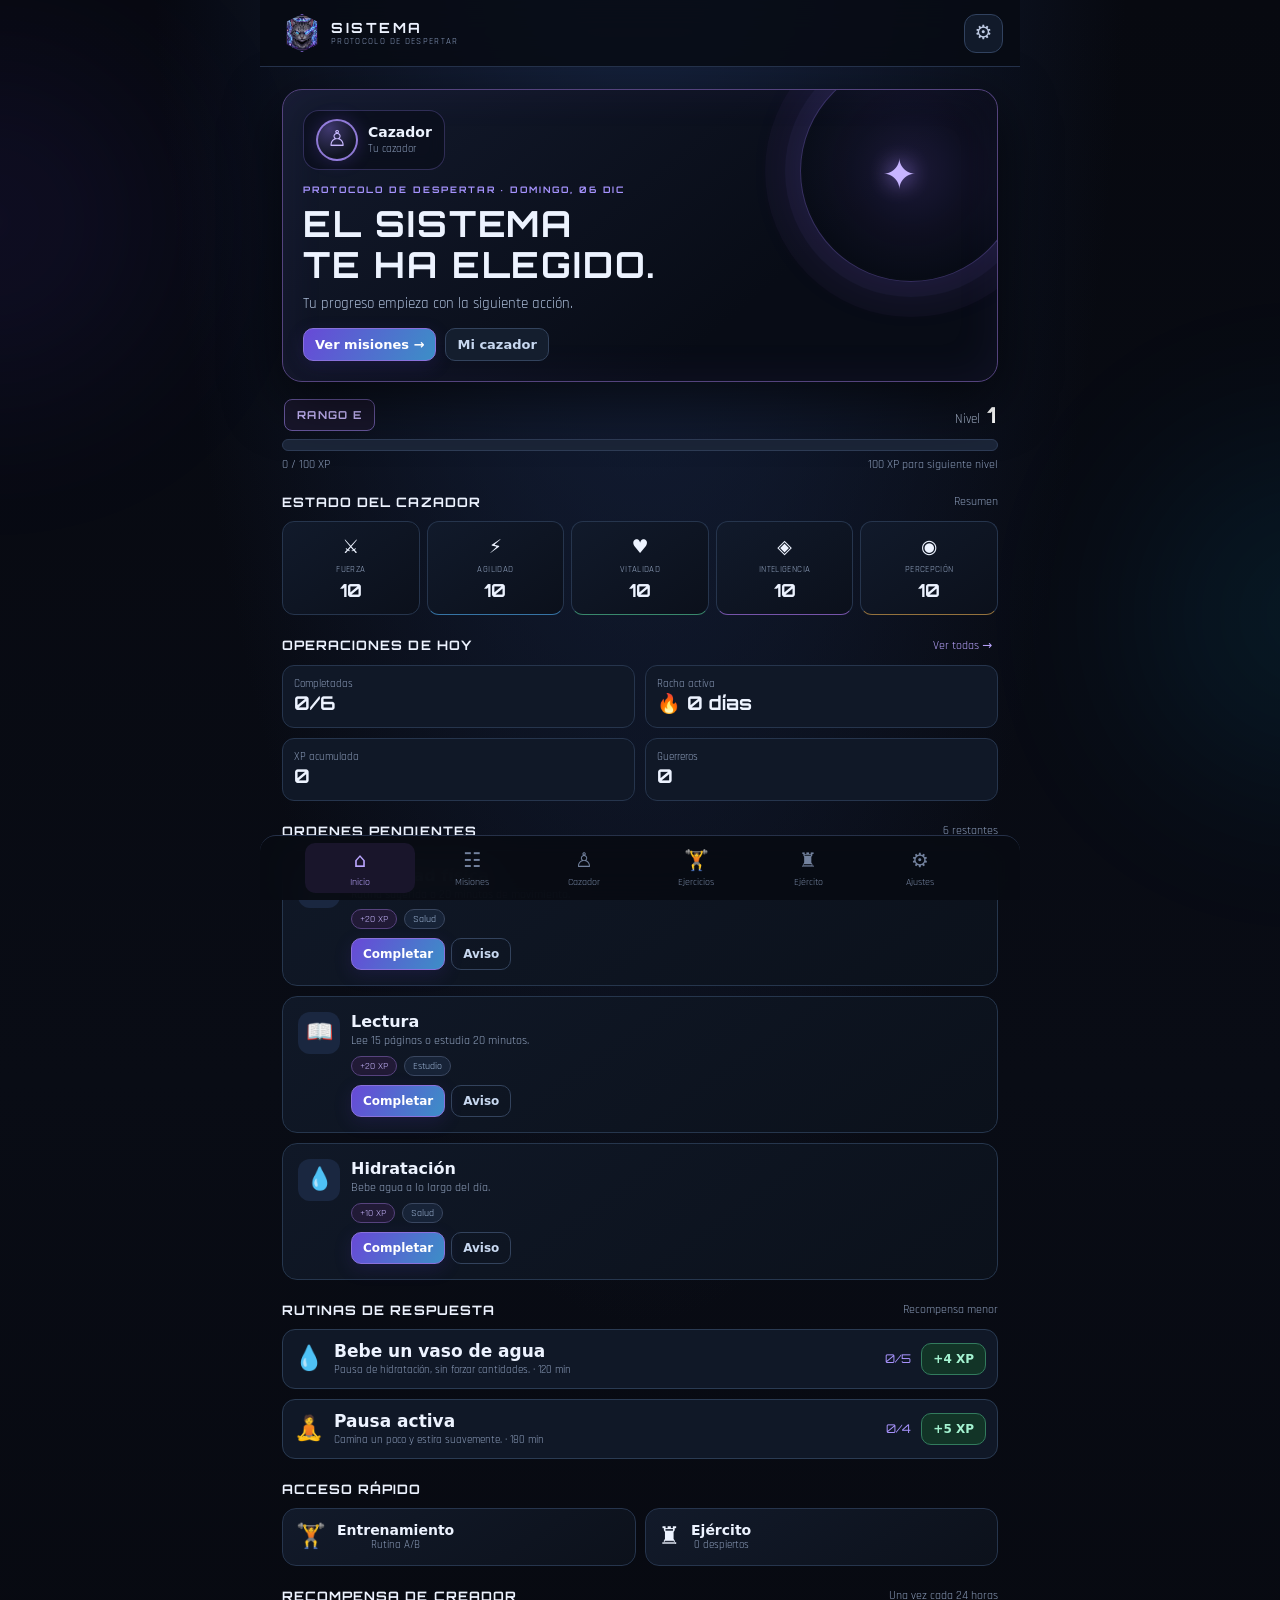
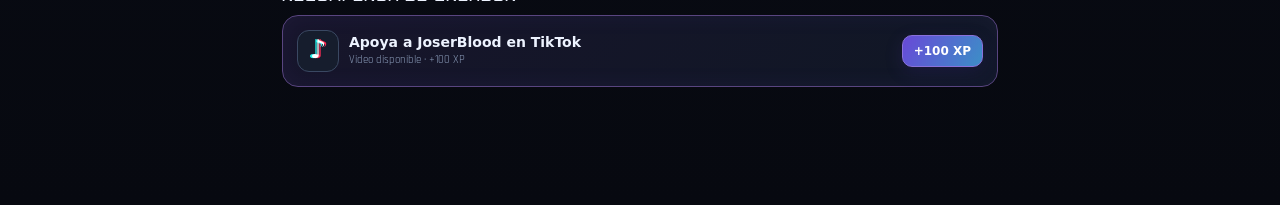
==== commit 9715bb57: "Use official cat icon in app header" ====
--- a/index.html
+++ b/index.html
@@ -8,7 +8,7 @@
 </head><body>
 <div class="ambient a1"></div><div class="ambient a2"></div>
 <div class="app-shell">
-<header class="topbar"><button class="brand" data-view="home"><span class="brand-mark">S</span><span><b>SISTEMA</b><small>PROTOCOLO DE DESPERTAR</small></span></button><div class="top-actions"><button class="icon-btn" data-view="settings" title="Configuración">⚙</button></div></header>
+<header class="topbar"><button class="brand" data-view="home"><img class="brand-mark" src="assets/icon-sistema.png" alt=""><span><b>SISTEMA</b><small>PROTOCOLO DE DESPERTAR</small></span></button><div class="top-actions"><button class="icon-btn" data-view="settings" title="Configuración">⚙</button></div></header>
 <main id="main" aria-live="polite"></main>
 <nav class="bottom-nav" id="nav"><button data-view="home" class="nav-item active"><i>⌂</i><small>Inicio</small></button><button data-view="missions" class="nav-item"><i>☷</i><small>Misiones</small></button><button data-view="character" class="nav-item"><i>♙</i><small>Cazador</small></button><button data-view="workout" class="nav-item"><i>🏋</i><small>Ejercicios</small></button><button data-view="army" class="nav-item"><i>♜</i><small>Ejército</small></button><button data-view="settings" class="nav-item"><i>⚙</i><small>Ajustes</small></button></nav>
 </div><div id="toast" class="toast" role="status"></div><div id="overlay-root"></div>
